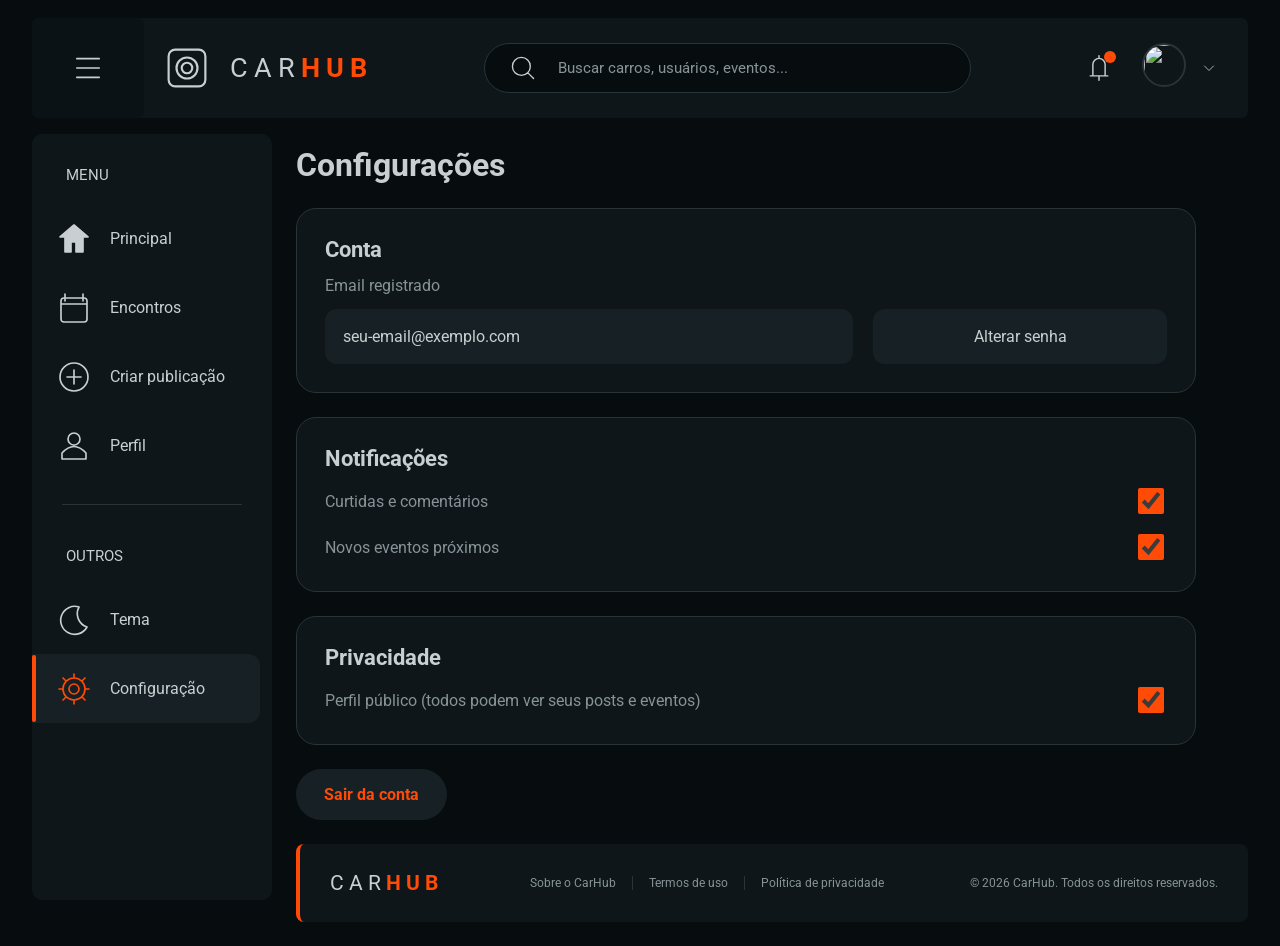
==== pages/configuracoes.html @ d21f3aa7 "Exibe chats somente nas telas sociais" ====
<!doctype html>
<html lang="pt-BR">
  <head>
    <meta charset="UTF-8" />
    <meta name="viewport" content="width=device-width, initial-scale=1" />
    <meta name="theme-color" content="#080e10" />
    <title>CarHub | Configurações</title>
    <link rel="stylesheet" href="../styles/main.css?v=20261108-sidebar" />
    <link rel="stylesheet" href="../styles/configuracoes.css?v=20261108-sidebar" />
    <script src="../scripts/main.js?v=20261108-sidebar" defer></script>
  </head>

  <body data-page="configuracoes">
    <div data-container="topbar"></div>
    <div data-container="sidebar"></div>

    <main class="config-page">
      <h1>Configurações</h1>

      <section class="bloco">
        <h2>Conta</h2>
        <label for="email">Email registrado</label>
        <div class="linha-email">
          <input type="email" id="email" value="seu-email@exemplo.com" disabled />
          <button type="button" class="btn-bloco" id="btn-senha">Alterar senha</button>
        </div>
      </section>

      <section class="bloco">
        <h2>Notificações</h2>
        <label class="opcao"><span>Curtidas e comentários</span><input type="checkbox" id="cfg-curtidas" /></label>
        <label class="opcao"><span>Novos eventos próximos</span><input type="checkbox" id="cfg-eventos" /></label>
      </section>

      <section class="bloco">
        <h2>Privacidade</h2>
        <label class="opcao"><span>Perfil público (todos podem ver seus posts e eventos)</span><input type="checkbox" id="cfg-publico" /></label>
      </section>

      <button type="button" class="btn-sair" id="btn-sair">Sair da conta</button>
    </main>

    <div data-container="footer"></div>
    <dialog id="info-dialog">
      <button class="dialog-close icon-button" aria-label="Fechar">×</button>
      <h2></h2>
      <p></p>
    </dialog>
    <div class="toast" role="status" hidden></div>
  </body>
</html>
---- styles/main.css ----
/* Estilos compartilhados e componentes presentes nas telas. */
@import url("./global.css?v=20261108-sidebar");
@import url("./containers/topbar.css?v=20261108-sidebar");
@import url("./containers/sidebar.css?v=20261108-sidebar");
@import url("./containers/chats.css?v=20261108-sidebar");
@import url("./containers/footer.css?v=20261108-sidebar");
---- styles/configuracoes.css ----
.config-page {
  display: flex;
  flex-direction: column;
  gap: 24px;
  max-width: 900px;
}
.config-page h1 {
  margin: 0;
  font-size: 32px;
}
.bloco {
  display: flex;
  flex-direction: column;
  gap: 14px;
  padding: 28px;
  background: var(--panel);
  border: 1px solid var(--line);
  border-radius: 20px;
}
.bloco h2 {
  margin: 0;
  font-size: 22px;
}
.bloco > label {
  color: var(--muted);
}
.linha-email {
  display: flex;
  flex-wrap: wrap;
  gap: 20px;
}
.linha-email input {
  flex: 2 1 260px;
  padding: 18px;
  background: var(--raised);
  border-radius: 12px;
}
.btn-bloco {
  flex: 1 1 160px;
  padding: 18px;
  background: var(--raised);
  color: var(--text);
  border-radius: 12px;
}
.opcao {
  display: flex;
  align-items: center;
  justify-content: space-between;
  gap: 16px;
  cursor: pointer;
}
.opcao input {
  width: 26px;
  height: 26px;
  accent-color: var(--orange);
  cursor: pointer;
}
.btn-sair {
  align-self: flex-start;
  padding: 16px 28px;
  background: var(--raised);
  color: var(--orange);
  font-weight: 700;
  border-radius: 999px;
}

@media (max-width: 600px) {
  .bloco {
    padding: 18px;
  }
}
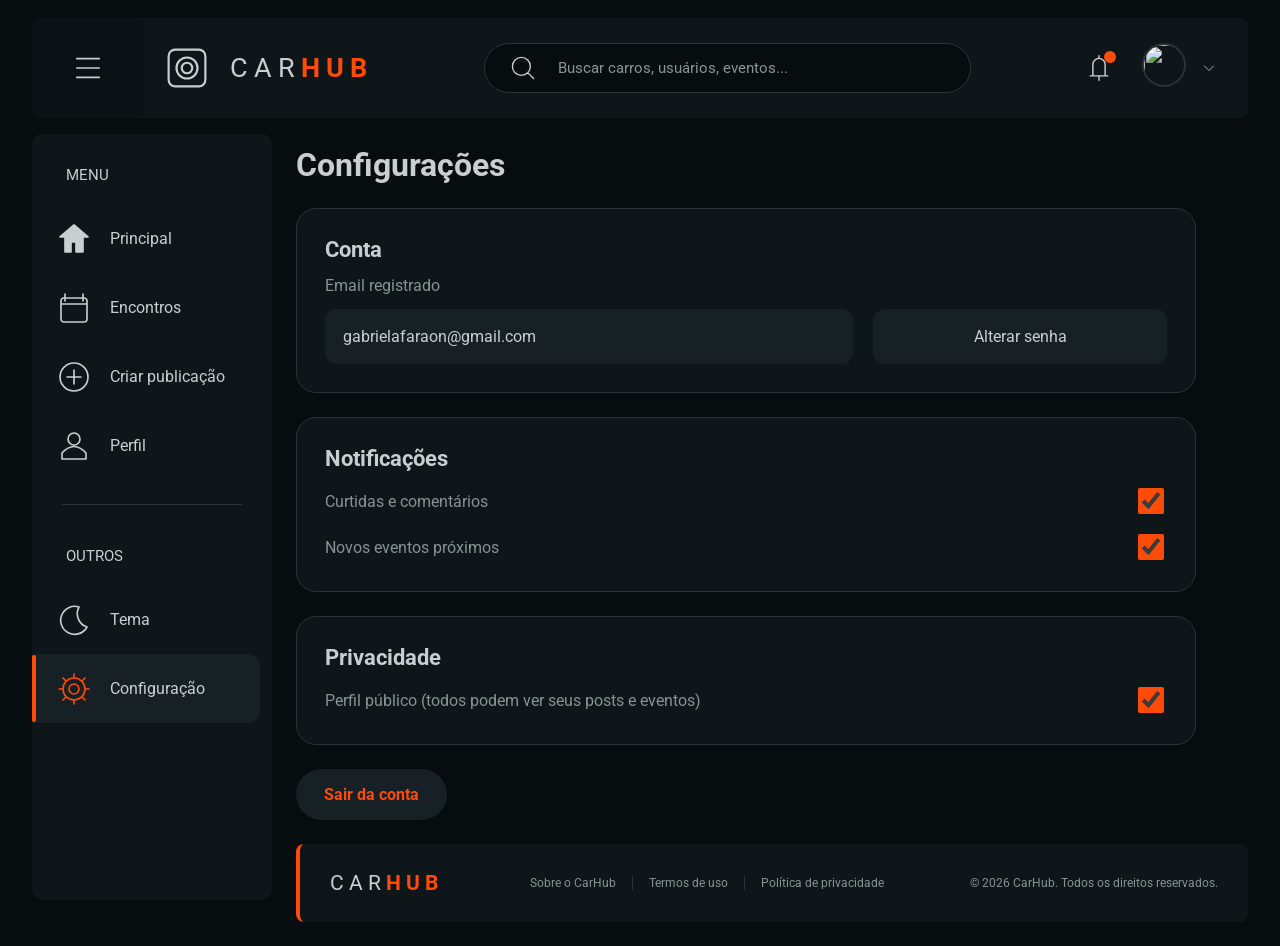
==== commit 658671d3: "atualizações e correções em configurações" ====
--- a/pages/configuracoes.html
+++ b/pages/configuracoes.html
@@ -21,7 +21,7 @@
         <h2>Conta</h2>
         <label for="email">Email registrado</label>
         <div class="linha-email">
-          <input type="email" id="email" value="seu-email@exemplo.com" disabled />
+          <input type="email" id="email" value="gabrielafaraon@gmail.com" disabled />
           <button type="button" class="btn-bloco" id="btn-senha">Alterar senha</button>
         </div>
       </section>
@@ -37,7 +37,7 @@
         <label class="opcao"><span>Perfil público (todos podem ver seus posts e eventos)</span><input type="checkbox" id="cfg-publico" /></label>
       </section>
 
-      <button type="button" class="btn-sair" id="btn-sair">Sair da conta</button>
+      <a class="btn-sair" href="login.html">Sair da conta</a>
     </main>
 
     <div data-container="footer"></div>
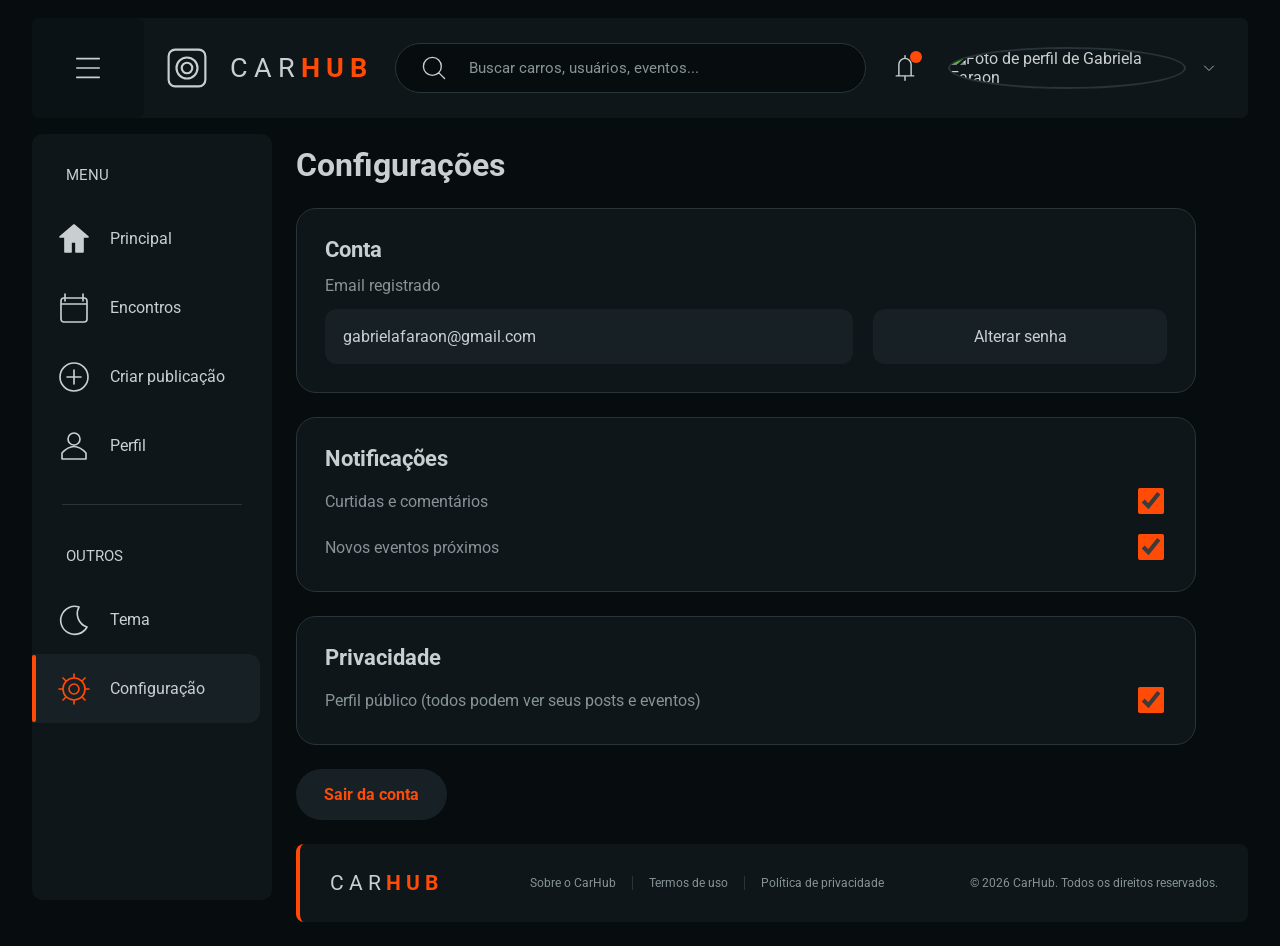
==== commit 92f42a4f: "Permite editar foto e descrição com perfil compartilhado entre telas" ====
--- a/pages/configuracoes.html
+++ b/pages/configuracoes.html
@@ -5,9 +5,9 @@
     <meta name="viewport" content="width=device-width, initial-scale=1" />
     <meta name="theme-color" content="#080e10" />
     <title>CarHub | Configurações</title>
-    <link rel="stylesheet" href="../styles/main.css?v=20261108-sidebar" />
-    <link rel="stylesheet" href="../styles/configuracoes.css?v=20261108-sidebar" />
-    <script src="../scripts/main.js?v=20261108-sidebar" defer></script>
+    <link rel="stylesheet" href="../styles/main.css?v=20261109-edit-profile" />
+    <link rel="stylesheet" href="../styles/configuracoes.css?v=20261109-edit-profile" />
+    <script src="../scripts/main.js?v=20261109-edit-profile" defer></script>
   </head>
 
   <body data-page="configuracoes">
--- a/styles/main.css
+++ b/styles/main.css
@@ -1,6 +1,6 @@
 /* Estilos compartilhados e componentes presentes nas telas. */
-@import url("./global.css?v=20261108-sidebar");
-@import url("./containers/topbar.css?v=20261108-sidebar");
-@import url("./containers/sidebar.css?v=20261108-sidebar");
-@import url("./containers/chats.css?v=20261108-sidebar");
-@import url("./containers/footer.css?v=20261108-sidebar");
+@import url("./global.css?v=20261109-edit-profile");
+@import url("./containers/topbar.css?v=20261109-edit-profile");
+@import url("./containers/sidebar.css?v=20261109-edit-profile");
+@import url("./containers/chats.css?v=20261109-edit-profile");
+@import url("./containers/footer.css?v=20261109-edit-profile");
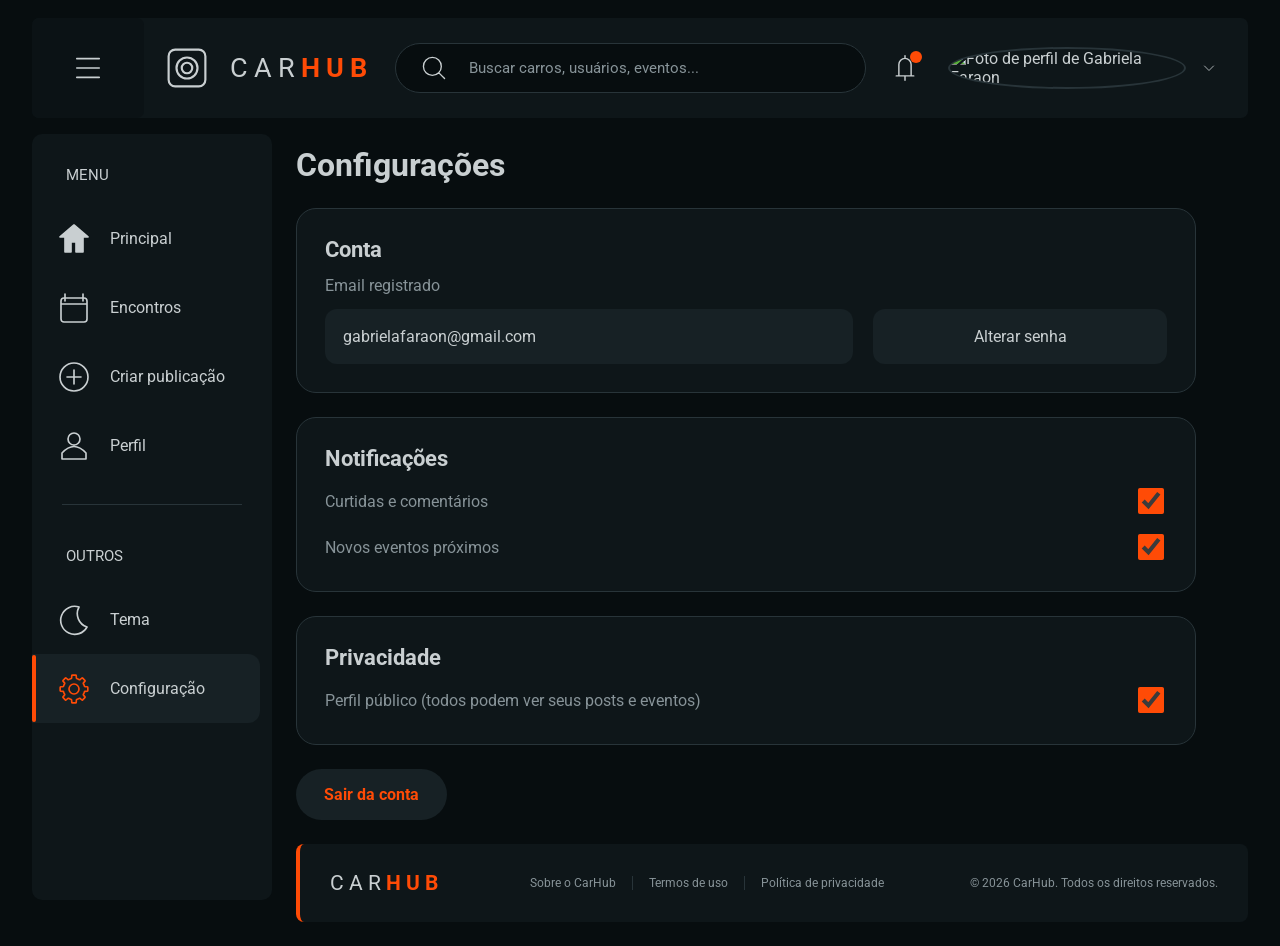
==== commit 4b2df6b9: "Refina ícone de engrenagem da sidebar" ====
--- a/pages/configuracoes.html
+++ b/pages/configuracoes.html
@@ -5,9 +5,9 @@
     <meta name="viewport" content="width=device-width, initial-scale=1" />
     <meta name="theme-color" content="#080e10" />
     <title>CarHub | Configurações</title>
-    <link rel="stylesheet" href="../styles/main.css?v=20261109-edit-profile" />
-    <link rel="stylesheet" href="../styles/configuracoes.css?v=20261109-edit-profile" />
-    <script src="../scripts/main.js?v=20261109-edit-profile" defer></script>
+    <link rel="stylesheet" href="../styles/main.css?v=20261109-gear" />
+    <link rel="stylesheet" href="../styles/configuracoes.css?v=20261109-gear" />
+    <script src="../scripts/main.js?v=20261109-gear" defer></script>
   </head>
 
   <body data-page="configuracoes">
--- a/styles/main.css
+++ b/styles/main.css
@@ -1,6 +1,6 @@
 /* Estilos compartilhados e componentes presentes nas telas. */
-@import url("./global.css?v=20261109-edit-profile");
-@import url("./containers/topbar.css?v=20261109-edit-profile");
-@import url("./containers/sidebar.css?v=20261109-edit-profile");
-@import url("./containers/chats.css?v=20261109-edit-profile");
-@import url("./containers/footer.css?v=20261109-edit-profile");
+@import url("./global.css?v=20261109-gear");
+@import url("./containers/topbar.css?v=20261109-gear");
+@import url("./containers/sidebar.css?v=20261109-gear");
+@import url("./containers/chats.css?v=20261109-gear");
+@import url("./containers/footer.css?v=20261109-gear");
